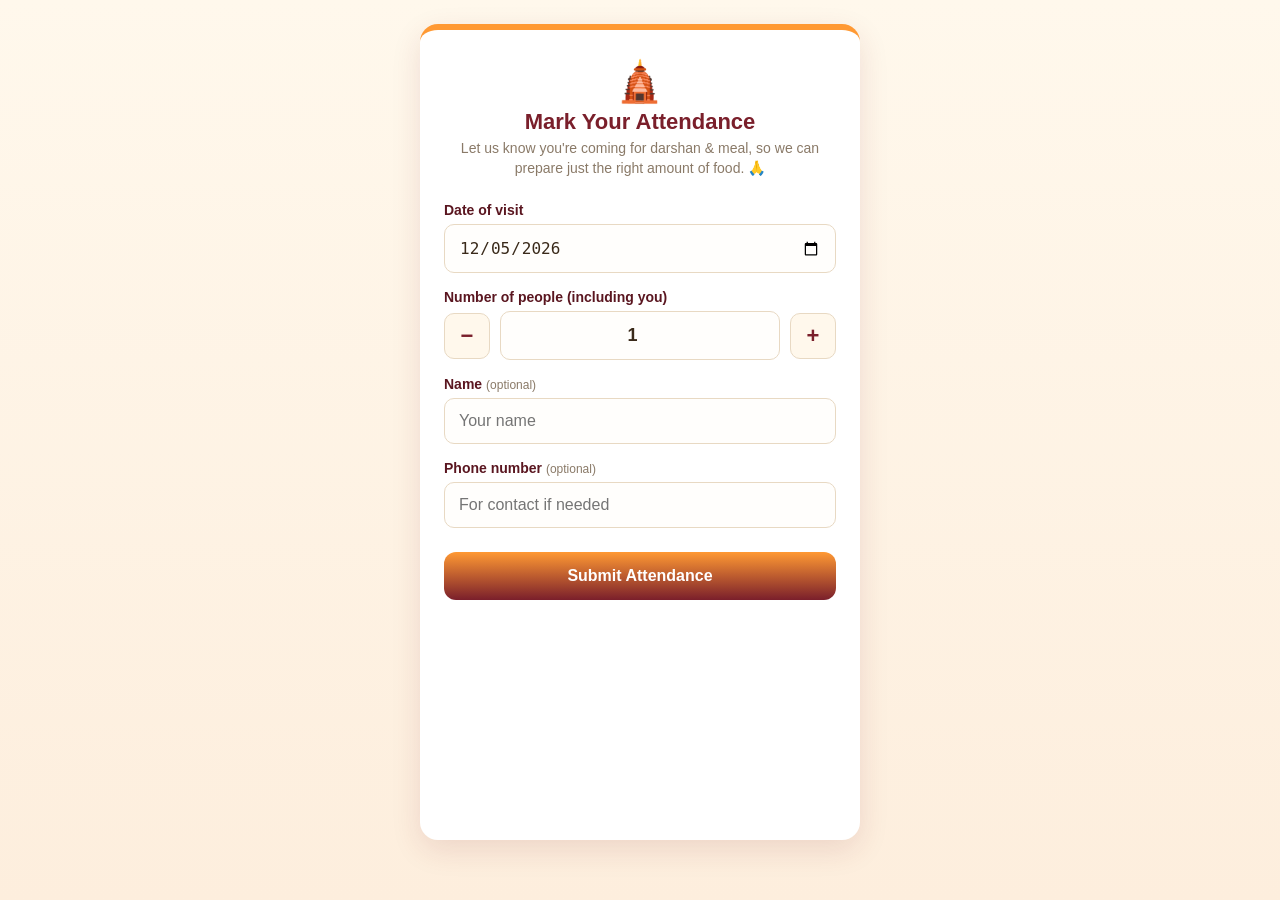
==== index.html @ 43fd78d1 "Add devotee attendance app" ====
<!DOCTYPE html>
<html lang="en">
<head>
<meta charset="UTF-8" />
<meta name="viewport" content="width=device-width, initial-scale=1.0" />
<title>Temple Darshan & Meal Attendance</title>
<link rel="stylesheet" href="style.css" />
</head>
<body>
  <div class="card">
    <span class="temple-emoji">🛕</span>
    <h1>Mark Your Attendance</h1>
    <p class="subtitle">Let us know you're coming for darshan &amp; meal, so we can prepare just the right amount of food. 🙏</p>

    <form id="attendanceForm">
      <label for="date">Date of visit</label>
      <input type="date" id="date" required />

      <label for="headcount">Number of people (including you)</label>
      <div class="headcount-row">
        <button type="button" class="stepper-btn" id="minusBtn" aria-label="Decrease">−</button>
        <input type="number" id="headcount" min="1" max="50" value="1" required />
        <button type="button" class="stepper-btn" id="plusBtn" aria-label="Increase">+</button>
      </div>

      <label for="name">Name <span class="optional">(optional)</span></label>
      <input type="text" id="name" placeholder="Your name" autocomplete="name" />

      <label for="phone">Phone number <span class="optional">(optional)</span></label>
      <input type="tel" id="phone" placeholder="For contact if needed" autocomplete="tel" />

      <button type="submit" class="primary" id="submitBtn">Submit Attendance</button>
      <div class="message" id="message"></div>
    </form>
  </div>

  <script>
    // PASTE your Google Apps Script Web App URL here (see README.md for setup steps)
    const APPS_SCRIPT_URL = "PASTE_YOUR_APPS_SCRIPT_WEB_APP_URL_HERE";

    const dateInput = document.getElementById('date');
    const headcountInput = document.getElementById('headcount');
    const form = document.getElementById('attendanceForm');
    const messageEl = document.getElementById('message');
    const submitBtn = document.getElementById('submitBtn');

    // Default date to today, in the visitor's local timezone
    function todayStr() {
      const d = new Date();
      const yyyy = d.getFullYear();
      const mm = String(d.getMonth() + 1).padStart(2, '0');
      const dd = String(d.getDate()).padStart(2, '0');
      return `${yyyy}-${mm}-${dd}`;
    }
    dateInput.value = todayStr();
    dateInput.min = todayStr();

    document.getElementById('minusBtn').addEventListener('click', () => {
      const v = Math.max(1, parseInt(headcountInput.value || '1', 10) - 1);
      headcountInput.value = v;
    });
    document.getElementById('plusBtn').addEventListener('click', () => {
      const v = Math.min(50, parseInt(headcountInput.value || '1', 10) + 1);
      headcountInput.value = v;
    });

    function showMessage(text, type) {
      messageEl.textContent = text;
      messageEl.className = `message ${type}`;
    }

    form.addEventListener('submit', async (e) => {
      e.preventDefault();

      if (APPS_SCRIPT_URL.indexOf('PASTE_YOUR') === 0) {
        showMessage('App is not fully set up yet — the admin needs to add the Apps Script URL. See README.md.', 'error');
        return;
      }

      const headcount = parseInt(headcountInput.value, 10);
      if (!headcount || headcount < 1) {
        showMessage('Please enter at least 1 person.', 'error');
        return;
      }

      const payload = {
        date: dateInput.value,
        headcount: headcount,
        name: document.getElementById('name').value.trim(),
        phone: document.getElementById('phone').value.trim(),
      };

      submitBtn.disabled = true;
      submitBtn.textContent = 'Submitting...';
      messageEl.className = 'message';

      try {
        const res = await fetch(APPS_SCRIPT_URL, {
          method: 'POST',
          // Using text/plain avoids a CORS preflight request, which Apps Script
          // web apps don't support. The script still parses this as JSON.
          headers: { 'Content-Type': 'text/plain;charset=utf-8' },
          body: JSON.stringify(payload),
        });
        const data = await res.json();

        if (data.success) {
          showMessage(`Thank you! Attendance for ${headcount} ${headcount === 1 ? 'person' : 'people'} on ${dateInput.value} has been recorded. 🙏`, 'success');
          form.reset();
          dateInput.value = todayStr();
          headcountInput.value = 1;
        } else {
          showMessage(data.error || 'Something went wrong. Please try again.', 'error');
        }
      } catch (err) {
        showMessage('Could not reach the server. Please check your internet connection and try again.', 'error');
      } finally {
        submitBtn.disabled = false;
        submitBtn.textContent = 'Submit Attendance';
      }
    });
  </script>
</body>
</html>
---- style.css ----
:root {
  --maroon: #7a1f2b;
  --maroon-dark: #5a1620;
  --saffron: #ff9933;
  --gold: #d4a017;
  --cream: #fff8ec;
  --text: #3a2a1a;
  --muted: #8a7a68;
  --success: #2e7d32;
  --error: #c62828;
}

* {
  box-sizing: border-box;
}

body {
  margin: 0;
  min-height: 100vh;
  font-family: -apple-system, "Segoe UI", Roboto, Helvetica, Arial, sans-serif;
  background: linear-gradient(180deg, var(--cream) 0%, #fdeedd 100%);
  color: var(--text);
  display: flex;
  justify-content: center;
  padding: 24px 16px 60px;
}

.card {
  width: 100%;
  max-width: 440px;
  background: #ffffff;
  border-radius: 18px;
  box-shadow: 0 10px 30px rgba(122, 31, 43, 0.12);
  padding: 28px 24px 32px;
  border-top: 6px solid var(--saffron);
}

.temple-emoji {
  font-size: 40px;
  text-align: center;
  display: block;
  margin-bottom: 4px;
}

h1 {
  font-size: 22px;
  text-align: center;
  color: var(--maroon);
  margin: 0 0 4px;
}

.subtitle {
  text-align: center;
  color: var(--muted);
  font-size: 14px;
  margin: 0 0 24px;
  line-height: 1.4;
}

label {
  display: block;
  font-size: 14px;
  font-weight: 600;
  margin: 16px 0 6px;
  color: var(--maroon-dark);
}

.optional {
  color: var(--muted);
  font-weight: 400;
  font-size: 12px;
}

input[type="text"],
input[type="tel"],
input[type="number"],
input[type="date"],
input[type="password"] {
  width: 100%;
  padding: 13px 14px;
  font-size: 16px;
  border: 1.5px solid #e8d9c3;
  border-radius: 10px;
  background: #fffefc;
  color: var(--text);
}

input:focus {
  outline: none;
  border-color: var(--saffron);
}

.headcount-row {
  display: flex;
  align-items: center;
  gap: 10px;
}

.stepper-btn {
  width: 46px;
  height: 46px;
  flex-shrink: 0;
  border-radius: 10px;
  border: 1.5px solid #e8d9c3;
  background: var(--cream);
  font-size: 22px;
  font-weight: 700;
  color: var(--maroon);
  cursor: pointer;
}

.stepper-btn:active {
  background: var(--saffron);
  color: #fff;
}

#headcount {
  text-align: center;
  font-size: 18px;
  font-weight: 700;
}

button.primary {
  width: 100%;
  margin-top: 24px;
  padding: 15px;
  font-size: 16px;
  font-weight: 700;
  color: #fff;
  background: linear-gradient(180deg, var(--saffron), var(--maroon));
  border: none;
  border-radius: 12px;
  cursor: pointer;
}

button.primary:disabled {
  opacity: 0.6;
}

.message {
  margin-top: 18px;
  padding: 12px 14px;
  border-radius: 10px;
  font-size: 14px;
  text-align: center;
  display: none;
}

.message.success {
  display: block;
  background: #e8f5e9;
  color: var(--success);
}

.message.error {
  display: block;
  background: #fdecea;
  color: var(--error);
}

.footer-link {
  text-align: center;
  margin-top: 22px;
}

.footer-link a {
  color: var(--muted);
  font-size: 12px;
  text-decoration: none;
}

/* Admin page specifics */
table {
  width: 100%;
  border-collapse: collapse;
  margin-top: 10px;
  font-size: 14px;
}

th, td {
  padding: 10px 8px;
  text-align: left;
  border-bottom: 1px solid #f0e4d2;
}

th {
  color: var(--muted);
  font-weight: 600;
  font-size: 12px;
  text-transform: uppercase;
}

tr.today {
  background: #fff3e0;
}

tr.today td:first-child {
  font-weight: 700;
  color: var(--maroon);
}

.pill {
  display: inline-block;
  background: var(--maroon);
  color: #fff;
  font-size: 11px;
  padding: 2px 8px;
  border-radius: 20px;
  margin-left: 6px;
}

.refresh-btn {
  width: 100%;
  margin-top: 18px;
  padding: 12px;
  font-size: 14px;
  font-weight: 600;
  color: var(--maroon);
  background: var(--cream);
  border: 1.5px solid #e8d9c3;
  border-radius: 10px;
  cursor: pointer;
}

.empty-state {
  text-align: center;
  color: var(--muted);
  font-size: 14px;
  padding: 20px 0;
}

.logout-link {
  display: block;
  text-align: center;
  margin-top: 16px;
  color: var(--muted);
  font-size: 12px;
}
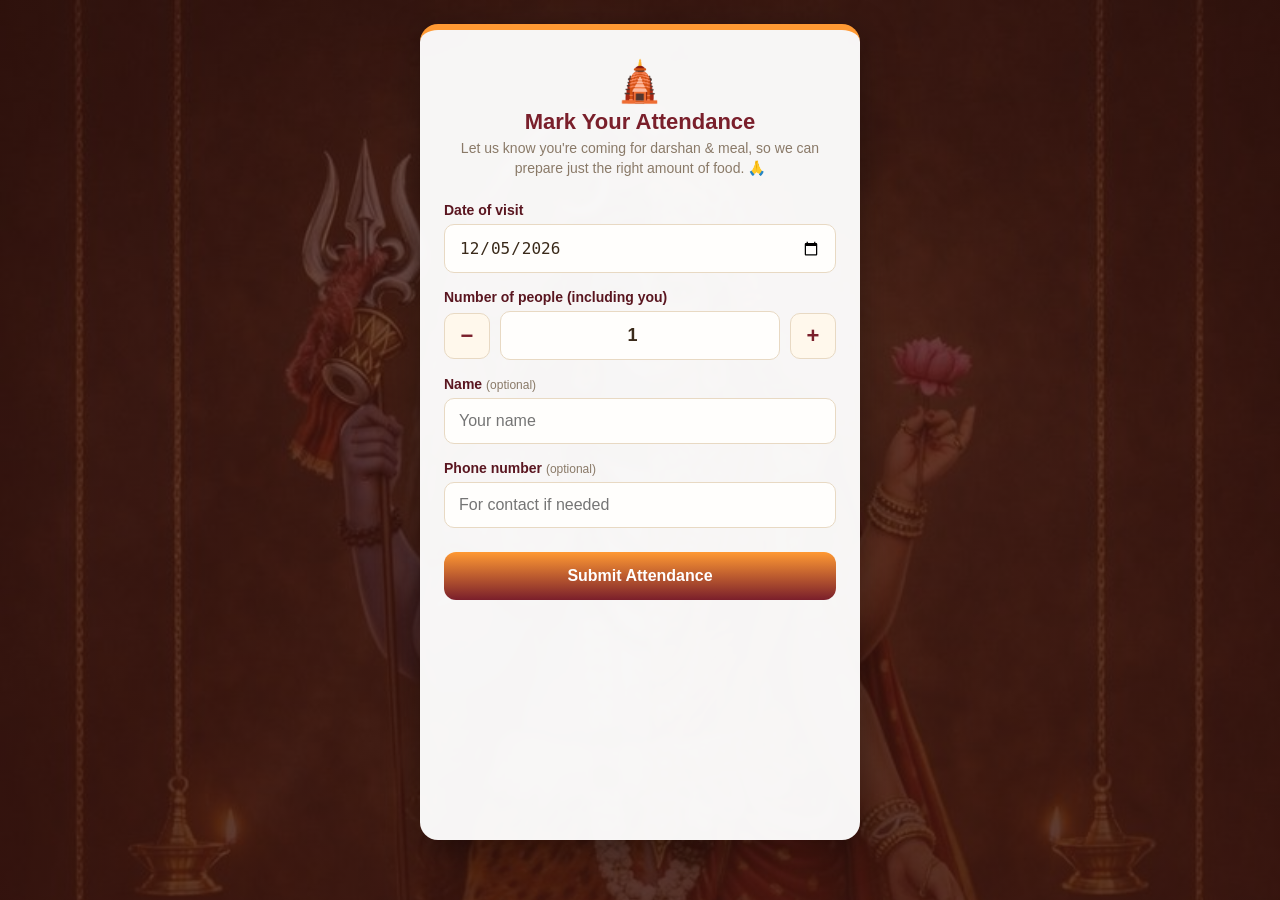
==== commit 143c0ee5: "Fix admin refresh bug, add deity background image" ====
--- a/style.css
+++ b/style.css
@@ -18,7 +18,9 @@
   margin: 0;
   min-height: 100vh;
   font-family: -apple-system, "Segoe UI", Roboto, Helvetica, Arial, sans-serif;
-  background: linear-gradient(180deg, var(--cream) 0%, #fdeedd 100%);
+  background:
+    linear-gradient(180deg, rgba(58, 20, 14, 0.72) 0%, rgba(58, 20, 14, 0.82) 100%),
+    url("shiva-parvati-bg.jpg") center top / cover no-repeat fixed;
   color: var(--text);
   display: flex;
   justify-content: center;
@@ -28,11 +30,12 @@
 .card {
   width: 100%;
   max-width: 440px;
-  background: #ffffff;
+  background: rgba(255, 255, 255, 0.96);
   border-radius: 18px;
-  box-shadow: 0 10px 30px rgba(122, 31, 43, 0.12);
+  box-shadow: 0 10px 36px rgba(0, 0, 0, 0.35);
   padding: 28px 24px 32px;
   border-top: 6px solid var(--saffron);
+  backdrop-filter: blur(2px);
 }
 
 .temple-emoji {
@@ -229,6 +232,13 @@
   padding: 20px 0;
 }
 
+.last-updated {
+  text-align: center;
+  color: var(--muted);
+  font-size: 12px;
+  margin: 10px 0 0;
+}
+
 .logout-link {
   display: block;
   text-align: center;
